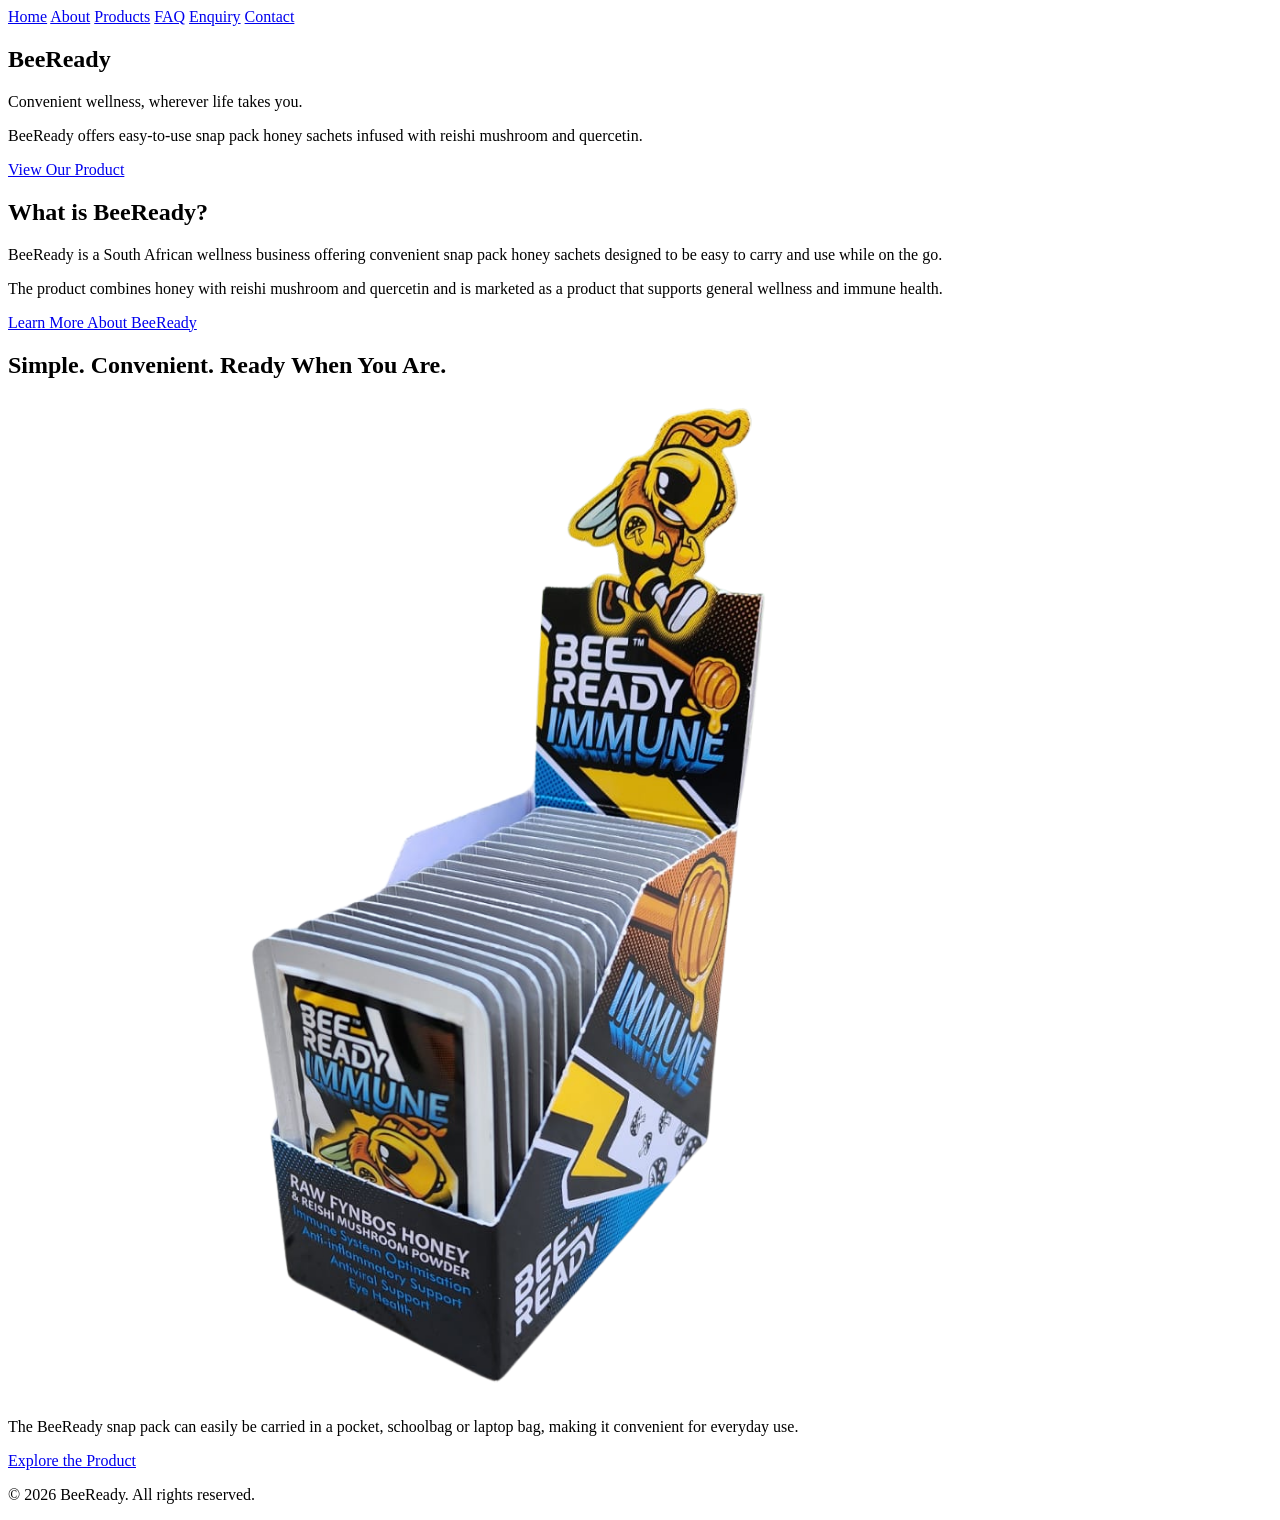
==== index.html @ 3e6a4b76 "Initial Part 1 website structure" ====
<!DOCTYPE html>
<html lang="en">
<head>
    <meta charset="UTF-8">
    <meta name="viewport" content="width=device-width, initial-scale=1.0">
    <title>BeeReady | Home</title>
<body>

    <!-- Website Header and Navigation -->
    <header>
        <nav>
            <a href="index.html">Home</a>
            <a href="about.html">About</a>
            <a href="products.html">Products</a>
            <a href="faq.html">FAQ</a>
            <a href="enquiry.html">Enquiry</a>
            <a href="contact.html">Contact</a>
        </nav>
    </header>

    <!-- Main Website Content -->
    <main>

        <!-- Hero Section -->
        <section>
            <h1>BeeReady</h1>

            <p>
                Convenient wellness, wherever life takes you.
            </p>

            <p>
                BeeReady offers easy-to-use snap pack honey sachets infused
                with reishi mushroom and quercetin.
            </p>

            <a href="products.html">View Our Product</a>
        </section>

        <!-- About BeeReady Section -->
        <section>
            <h2>What is BeeReady?</h2>

            <p>
                BeeReady is a South African wellness business offering
                convenient snap pack honey sachets designed to be easy
                to carry and use while on the go.
            </p>

            <p>
                The product combines honey with reishi mushroom and
                quercetin and is marketed as a product that supports
                general wellness and immune health.
            </p>

            <a href="about.html">Learn More About BeeReady</a>
        </section>

        <!-- Product Section -->
<!-- Product Section -->
<section>
    <h2>Simple. Convenient. Ready When You Are.</h2>

    <img src="images/products/beeready-product.png"
         alt="BeeReady honey snap pack product">

    <p>
        The BeeReady snap pack can easily be carried in a
        pocket, schoolbag or laptop bag, making it convenient
        for everyday use.
    </p>

    <a href="products.html">Explore the Product</a>
</section>

    </main>

    <!-- Website Footer -->
    <footer>
        <p>&copy; 2026 BeeReady. All rights reserved.</p>
    </footer>

</body>
</html>
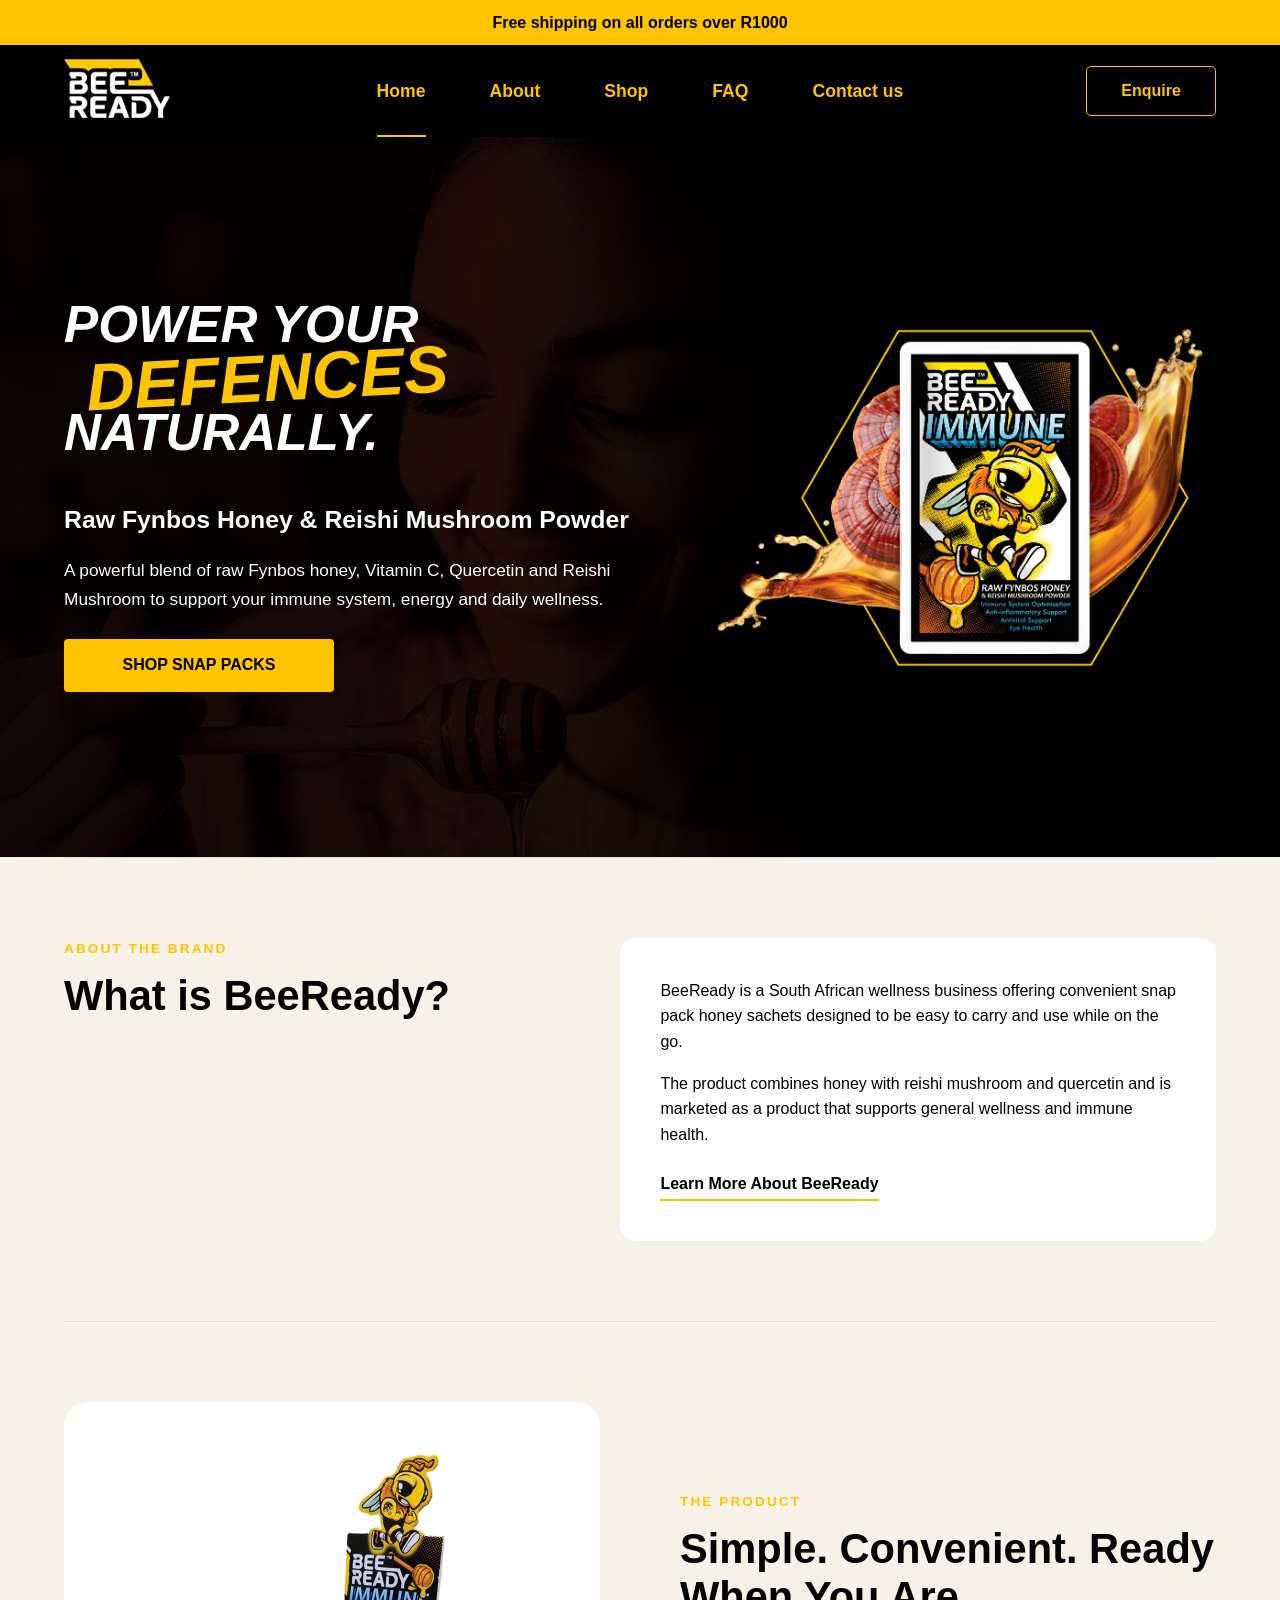
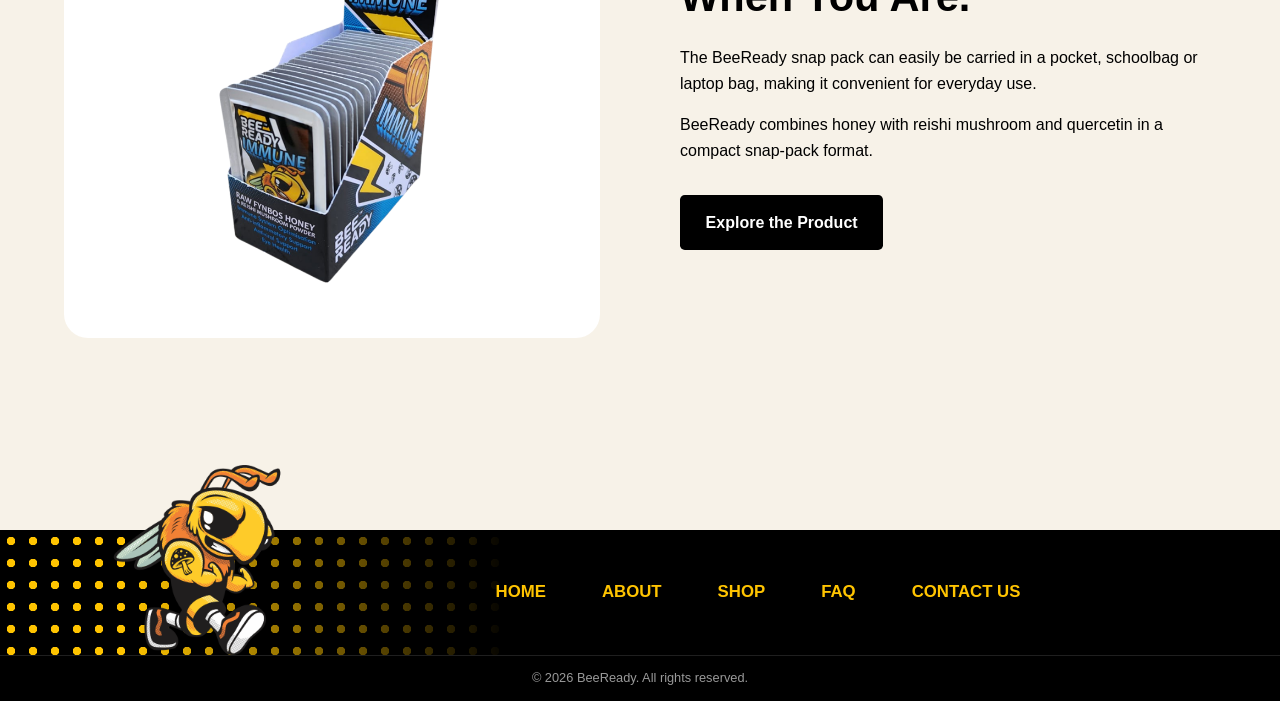
==== commit 243c0236: "Complete Part 2 responsive design and styling" ====
--- a/index.html
+++ b/index.html
@@ -1,84 +1,335 @@
 <!DOCTYPE html>
 <html lang="en">
+
 <head>
     <meta charset="UTF-8">
-    <meta name="viewport" content="width=device-width, initial-scale=1.0">
+
+    <meta
+        name="viewport"
+        content="width=device-width, initial-scale=1.0">
+
+    <link
+        rel="stylesheet"
+        href="css/style.css">
+
     <title>BeeReady | Home</title>
+</head>
+
 <body>
 
-    <!-- Website Header and Navigation -->
-    <header>
-        <nav>
-            <a href="index.html">Home</a>
-            <a href="about.html">About</a>
-            <a href="products.html">Products</a>
-            <a href="faq.html">FAQ</a>
-            <a href="enquiry.html">Enquiry</a>
-            <a href="contact.html">Contact</a>
-        </nav>
+
+    <!-- ========================================
+         Announcement Bar
+    ========================================= -->
+
+    <div class="announcement-bar">
+        <p>Free shipping on all orders over R1000</p>
+    </div>
+
+
+    <!-- ========================================
+         Header
+    ========================================= -->
+
+    <header class="site-header">
+
+        <div class="header-container">
+
+            <a
+                href="index.html"
+                class="header-logo">
+
+                <img
+                    src="images/logo/beeready-logo.png"
+                    alt="BeeReady logo">
+
+            </a>
+
+
+            <nav
+                class="main-nav"
+                aria-label="Main navigation">
+
+                <a
+                    href="index.html"
+                    class="active">
+                    Home
+                </a>
+
+                <a href="about.html">
+                    About
+                </a>
+
+                <a href="products.html">
+                    Shop
+                </a>
+
+                <a href="faq.html">
+                    FAQ
+                </a>
+
+                <a href="contact.html">
+                    Contact us
+                </a>
+
+            </nav>
+
+
+            <a
+                href="enquiry.html"
+                class="header-button">
+
+                Enquire
+
+            </a>
+
+        </div>
+
     </header>
 
-    <!-- Main Website Content -->
-    <main>
-
-        <!-- Hero Section -->
-        <section>
-            <h1>BeeReady</h1>
+
+    <!-- ========================================
+         Main Content
+    ========================================= -->
+
+    <main class="home-main">
+
+
+        <!-- ========================================
+             Hero
+        ========================================= -->
+
+        <section class="home-hero">
+
+            <div class="home-hero-overlay"></div>
+
+
+            <div class="home-hero-container">
+
+
+                <!-- Left Side -->
+
+                <div class="home-hero-left">
+
+                    <div class="home-hero-heading">
+
+                        <span>
+                            POWER YOUR
+                        </span>
+
+                        <strong>
+                            DEFENCES
+                        </strong>
+
+                        <span>
+                            NATURALLY.
+                        </span>
+
+                    </div>
+
+
+                    <div class="home-hero-copy">
+
+                        <h1>
+                            Raw Fynbos Honey &amp; Reishi Mushroom Powder
+                        </h1>
+
+                        <p>
+                            A powerful blend of raw Fynbos honey,
+                            Vitamin C, Quercetin and Reishi Mushroom
+                            to support your immune system, energy
+                            and daily wellness.
+                        </p>
+
+
+                       <a
+    href="products.html"
+    class="home-hero-button">
+
+    SHOP SNAP PACKS
+
+</a>
+
+                    </div>
+
+                </div>
+
+
+                <!-- Right Product Image -->
+
+                <div class="home-hero-right">
+
+                    <img
+                        src="images/products/beeready-product-feature.png"
+                        alt="BeeReady Immune snap pack">
+
+                </div>
+
+
+            </div>
+
+        </section>
+
+
+        <!-- ========================================
+             About Section
+        ========================================= -->
+
+        <section class="home-about">
+
+            <div class="home-about-heading">
+
+                <p class="section-label">
+                    ABOUT THE BRAND
+                </p>
+
+                <h2>
+                    What is BeeReady?
+                </h2>
+
+            </div>
+
+
+            <div class="home-about-card">
+
+                <p>
+                    BeeReady is a South African wellness business
+                    offering convenient snap pack honey sachets
+                    designed to be easy to carry and use while
+                    on the go.
+                </p>
+
+                <p>
+                    The product combines honey with reishi mushroom
+                    and quercetin and is marketed as a product that
+                    supports general wellness and immune health.
+                </p>
+
+                <a
+                    href="about.html"
+                    class="text-link">
+
+                    Learn More About BeeReady
+
+                </a>
+
+            </div>
+
+        </section>
+
+
+        <!-- ========================================
+             Product Section
+        ========================================= -->
+
+        <section class="home-product">
+
+            <div class="home-product-image">
+
+                <img
+                    src="images/products/beeready-product.png"
+
+                    srcset="
+                        images/products/beeready-product-small.png 400w,
+                        images/products/beeready-product-medium.png 800w,
+                        images/products/beeready-product.png 1000w
+                    "
+
+                    sizes="
+                        (max-width: 480px) 92vw,
+                        (max-width: 768px) 90vw,
+                        45vw
+                    "
+
+                    alt="BeeReady honey snap pack product">
+
+            </div>
+
+
+            <div class="home-product-content">
+
+                <p class="section-label">
+                    THE PRODUCT
+                </p>
+
+                <h2>
+                    Simple. Convenient.
+                    Ready When You Are.
+                </h2>
+
+                <p>
+                    The BeeReady snap pack can easily be carried
+                    in a pocket, schoolbag or laptop bag, making
+                    it convenient for everyday use.
+                </p>
+
+                <p>
+                    BeeReady combines honey with reishi mushroom
+                    and quercetin in a compact snap-pack format.
+                </p>
+
+                <a
+                    href="products.html"
+                    class="dark-button">
+
+                    Explore the Product
+
+                </a>
+
+            </div>
+
+        </section>
+
+
+    </main>
+
+
+    <!-- ========================================
+         Footer
+    ========================================= -->
+
+    <footer class="site-footer">
+
+        <div class="footer-main">
+
+            <div class="footer-dots"></div>
+
+            <img
+                src="images/general/beeready-mascot.png"
+                alt="BeeReady bee mascot"
+                class="footer-mascot">
+
+
+            <nav
+                class="footer-nav"
+                aria-label="Footer navigation">
+
+                <a href="index.html">Home</a>
+
+                <a href="about.html">About</a>
+
+                <a href="products.html">Shop</a>
+
+                <a href="faq.html">FAQ</a>
+
+                <a href="contact.html">Contact Us</a>
+
+            </nav>
+
+        </div>
+
+
+        <div class="footer-bottom">
 
             <p>
-                Convenient wellness, wherever life takes you.
+                &copy; 2026 BeeReady. All rights reserved.
             </p>
 
-            <p>
-                BeeReady offers easy-to-use snap pack honey sachets infused
-                with reishi mushroom and quercetin.
-            </p>
-
-            <a href="products.html">View Our Product</a>
-        </section>
-
-        <!-- About BeeReady Section -->
-        <section>
-            <h2>What is BeeReady?</h2>
-
-            <p>
-                BeeReady is a South African wellness business offering
-                convenient snap pack honey sachets designed to be easy
-                to carry and use while on the go.
-            </p>
-
-            <p>
-                The product combines honey with reishi mushroom and
-                quercetin and is marketed as a product that supports
-                general wellness and immune health.
-            </p>
-
-            <a href="about.html">Learn More About BeeReady</a>
-        </section>
-
-        <!-- Product Section -->
-<!-- Product Section -->
-<section>
-    <h2>Simple. Convenient. Ready When You Are.</h2>
-
-    <img src="images/products/beeready-product.png"
-         alt="BeeReady honey snap pack product">
-
-    <p>
-        The BeeReady snap pack can easily be carried in a
-        pocket, schoolbag or laptop bag, making it convenient
-        for everyday use.
-    </p>
-
-    <a href="products.html">Explore the Product</a>
-</section>
-
-    </main>
-
-    <!-- Website Footer -->
-    <footer>
-        <p>&copy; 2026 BeeReady. All rights reserved.</p>
+        </div>
+
     </footer>
 
+
 </body>
+
 </html>
--- a/css/style.css
+++ b/css/style.css
@@ -0,0 +1,2231 @@
+/* =========================================================
+   BeeReady Website
+   WEDE5020 - Part 2
+========================================================= */
+
+
+/* =========================================================
+   1. CSS RESET
+========================================================= */
+
+* {
+    margin: 0;
+    padding: 0;
+    box-sizing: border-box;
+}
+
+
+/* =========================================================
+   2. COLOUR VARIABLES
+========================================================= */
+
+:root {
+    --black: #000000;
+    --dark: #080808;
+    --dark-soft: #181818;
+
+    --yellow: #ffc400;
+    --yellow-dark: #e6b000;
+
+    --red: #ed1c24;
+    --blue: #08a9ee;
+
+    --white: #ffffff;
+    --cream: #f7f2e8;
+    --grey: #777777;
+    --light-grey: #e5e5e5;
+}
+
+
+/* =========================================================
+   3. GLOBAL / BASE STYLES
+========================================================= */
+
+html {
+    font-size: 16px;
+    scroll-behavior: smooth;
+}
+
+
+body {
+    font-family: Arial, Helvetica, sans-serif;
+
+    font-size: 1rem;
+    line-height: 1.6;
+
+    color: var(--black);
+    background-color: var(--cream);
+
+    overflow-x: hidden;
+}
+
+
+h1,
+h2,
+h3,
+h4 {
+    line-height: 1.15;
+}
+
+
+h1 {
+    font-size: 3.5rem;
+}
+
+
+h2 {
+    font-size: 2.6rem;
+}
+
+
+h3 {
+    font-size: 1.5rem;
+}
+
+
+h4 {
+    font-size: 1.1rem;
+}
+
+
+p {
+    margin-bottom: 1rem;
+}
+
+
+a {
+    color: inherit;
+    text-decoration: none;
+}
+
+
+ul {
+    padding-left: 1.5rem;
+}
+
+
+img {
+    display: block;
+
+    max-width: 100%;
+    height: auto;
+}
+
+
+input,
+select,
+textarea,
+button {
+    font: inherit;
+}
+
+
+button {
+    cursor: pointer;
+}
+
+
+/* =========================================================
+   4. ANNOUNCEMENT BAR
+========================================================= */
+
+.announcement-bar {
+    width: 100%;
+
+    padding: 0.6rem 1rem;
+
+    background-color: var(--yellow);
+    color: var(--black);
+
+    text-align: center;
+}
+
+
+.announcement-bar p {
+    margin: 0;
+
+    font-size: 1rem;
+    font-weight: 700;
+}
+
+
+/* =========================================================
+   5. HEADER
+========================================================= */
+
+.site-header {
+    width: 100%;
+
+    background-color: var(--black);
+
+    padding: 0 5%;
+}
+
+
+.header-container {
+    width: min(100%, 1540px);
+
+    min-height: 92px;
+
+    margin: 0 auto;
+
+    display: grid;
+
+    grid-template-columns:
+        180px
+        1fr
+        180px;
+
+    align-items: center;
+}
+
+
+/* Header Logo */
+
+.header-logo {
+    display: flex;
+
+    justify-content: flex-start;
+    align-items: center;
+}
+
+
+.header-logo img {
+    width: 110px;
+    height: auto;
+}
+
+
+/* Main Navigation */
+
+.main-nav {
+    height: 92px;
+
+    display: flex;
+
+    justify-content: center;
+    align-items: stretch;
+
+    gap: 4rem;
+}
+
+
+.main-nav a {
+    position: relative;
+
+    display: flex;
+
+    align-items: center;
+
+    color: var(--yellow);
+
+    font-size: 1.1rem;
+    font-weight: 600;
+
+    transition:
+        color 0.25s ease;
+}
+
+
+.main-nav a::after {
+    content: "";
+
+    position: absolute;
+
+    left: 0;
+    right: 0;
+    bottom: 0;
+
+    height: 2px;
+
+    background-color: var(--yellow);
+
+    transform: scaleX(0);
+
+    transform-origin: center;
+
+    transition:
+        transform 0.25s ease;
+}
+
+
+.main-nav a:hover {
+    color: var(--white);
+}
+
+
+.main-nav a:hover::after,
+.main-nav a.active::after {
+    transform: scaleX(1);
+}
+
+
+.main-nav a:focus {
+    outline: 2px solid var(--yellow);
+    outline-offset: 5px;
+}
+
+
+/* Header Enquiry Button */
+
+.header-button {
+    justify-self: end;
+
+    min-width: 130px;
+
+    padding: 0.7rem 1.4rem;
+
+    border: 1px solid var(--yellow);
+    border-radius: 0.3rem;
+
+    color: var(--yellow);
+
+    text-align: center;
+
+    font-weight: 700;
+
+    transition:
+        background-color 0.25s ease,
+        color 0.25s ease,
+        transform 0.25s ease;
+}
+
+
+.header-button:hover,
+.header-button-active {
+    background-color: var(--yellow);
+    color: var(--black);
+}
+
+
+.header-button:hover {
+    transform: translateY(-2px);
+}
+
+
+.header-button:focus {
+    outline: 2px solid var(--yellow);
+    outline-offset: 4px;
+}
+
+
+/* =========================================================
+   6. GENERAL PAGE LAYOUT
+========================================================= */
+
+main {
+    width: min(90%, 1200px);
+
+    margin: 0 auto;
+}
+
+
+section {
+    padding: 5rem 0;
+}
+
+
+section + section {
+    border-top: 1px solid rgba(0, 0, 0, 0.08);
+}
+
+
+/* Pages that need true full width */
+
+.home-main,
+.about-main,
+.shop-main {
+    width: 100%;
+    max-width: none;
+
+    margin: 0;
+    padding: 0;
+}
+
+
+/* =========================================================
+   7. COMMON BUTTONS / LABELS
+========================================================= */
+
+.section-label {
+    margin-bottom: 0.8rem;
+
+    color: var(--yellow);
+
+    font-size: 0.85rem;
+    font-weight: 700;
+
+    letter-spacing: 0.13rem;
+}
+
+
+.text-link {
+    display: inline-block;
+
+    margin-top: 0.5rem;
+
+    padding-bottom: 0.15rem;
+
+    border-bottom: 2px solid var(--yellow);
+
+    font-weight: 700;
+
+    transition:
+        color 0.25s ease;
+}
+
+
+.text-link:hover {
+    color: var(--yellow-dark);
+}
+
+
+.text-link:focus {
+    outline: 2px solid var(--yellow);
+    outline-offset: 4px;
+}
+
+
+.dark-button,
+.primary-button {
+    display: inline-block;
+
+    margin-top: 1rem;
+
+    padding: 0.9rem 1.6rem;
+
+    border-radius: 0.3rem;
+
+    background-color: var(--black);
+    color: var(--white);
+
+    font-weight: 700;
+
+    transition:
+        background-color 0.25s ease,
+        color 0.25s ease,
+        transform 0.25s ease;
+}
+
+
+.dark-button:hover,
+.primary-button:hover {
+    background-color: var(--yellow);
+    color: var(--black);
+
+    transform: translateY(-3px);
+}
+
+
+/* =========================================================
+   8. HOME HERO
+========================================================= */
+
+.home-hero {
+    position: relative;
+
+    width: 100%;
+
+    min-height: 720px;
+
+    margin: 0;
+    padding: 0;
+
+    background-color: var(--black);
+
+    background-image:
+        url("../images/general/home-hero-bg.jpg");
+
+    background-size: cover;
+    background-position: center center;
+    background-repeat: no-repeat;
+
+    overflow: hidden;
+
+    border: none;
+}
+
+
+/* Overlay */
+
+.home-hero-overlay {
+    position: absolute;
+
+    inset: 0;
+
+    z-index: 1;
+
+    background:
+        linear-gradient(
+            90deg,
+            rgba(0, 0, 0, 0.78) 0%,
+            rgba(0, 0, 0, 0.55) 48%,
+            rgba(0, 0, 0, 0.90) 100%
+        );
+}
+
+
+/* Hero Inner */
+
+.home-hero-container {
+    position: relative;
+
+    z-index: 2;
+
+    width: min(90%, 1600px);
+
+    min-height: 720px;
+
+    margin: 0 auto;
+
+    display: grid;
+
+    grid-template-columns:
+        1.05fr
+        0.95fr;
+
+    align-items: center;
+
+    gap: 4rem;
+}
+
+
+/* Left Side */
+
+.home-hero-left {
+    color: var(--white);
+}
+
+
+/* Main Heading */
+
+.home-hero-heading {
+    display: flex;
+
+    flex-direction: column;
+
+    align-items: flex-start;
+
+    margin-bottom: 3rem;
+
+    text-transform: uppercase;
+
+    font-weight: 900;
+    font-style: italic;
+
+    line-height: 0.88;
+}
+
+
+.home-hero-heading span {
+    display: block;
+
+    color: var(--white);
+
+    font-size: clamp(
+        3rem,
+        4vw,
+        4.7rem
+    );
+}
+
+
+.home-hero-heading strong {
+    display: block;
+
+    margin-left: 1.4rem;
+
+    color: var(--yellow);
+
+    font-size: clamp(
+        4rem,
+        5.2vw,
+        6rem
+    );
+
+    font-weight: 900;
+
+    line-height: 0.95;
+
+    transform: rotate(-3deg);
+}
+
+
+/* Hero Text */
+
+.home-hero-copy {
+    max-width: 650px;
+}
+
+
+.home-hero-copy h1 {
+    margin: 0 0 1.2rem;
+
+    color: var(--white);
+
+    font-size: 1.55rem;
+    font-weight: 700;
+
+    line-height: 1.35;
+}
+
+
+.home-hero-copy p {
+    margin: 0 0 1.5rem;
+
+    max-width: 620px;
+
+    color: var(--white);
+
+    font-size: 1.08rem;
+
+    line-height: 1.7;
+}
+
+
+/* Hero Button */
+
+.home-hero-button {
+    display: inline-flex;
+
+    align-items: center;
+    justify-content: center;
+
+    min-width: 270px;
+
+    padding: 0.85rem 1.4rem;
+
+    border-radius: 0.25rem;
+
+    background-color: var(--yellow);
+    color: var(--black);
+
+    font-weight: 700;
+
+    transition:
+        background-color 0.25s ease,
+        transform 0.25s ease;
+}
+
+
+.home-hero-button:hover {
+    background-color: var(--white);
+
+    transform: translateY(-3px);
+}
+
+
+.home-hero-button:focus {
+    outline: 3px solid var(--yellow);
+    outline-offset: 4px;
+}
+
+
+
+
+/* Right Product Artwork */
+
+.home-hero-right {
+    display: flex;
+
+    justify-content: center;
+    align-items: center;
+}
+
+
+.home-hero-right img {
+    width: 100%;
+
+    max-width: 620px;
+
+    height: auto;
+
+    object-fit: contain;
+
+    filter:
+        drop-shadow(
+            0 25px 35px
+            rgba(0, 0, 0, 0.35)
+        );
+}
+
+
+/* =========================================================
+   9. HOME ABOUT
+========================================================= */
+
+.home-about {
+    width: min(90%, 1200px);
+
+    margin-left: auto;
+    margin-right: auto;
+
+    display: grid;
+
+    grid-template-columns:
+        1fr
+        1.25fr;
+
+    gap: 5rem;
+
+    align-items: start;
+}
+
+
+.home-about-heading h2 {
+    max-width: 450px;
+}
+
+
+.home-about-card {
+    padding: 2.5rem;
+
+    background-color: var(--white);
+
+    border-radius: 1rem;
+}
+
+
+/* =========================================================
+   10. HOME PRODUCT
+========================================================= */
+
+.home-product {
+    width: min(90%, 1200px);
+
+    margin-left: auto;
+    margin-right: auto;
+
+    display: grid;
+
+    grid-template-columns:
+        1fr
+        1fr;
+
+    gap: 5rem;
+
+    align-items: center;
+}
+
+
+.home-product-image {
+    padding: 3rem;
+
+    background-color: var(--white);
+
+    border-radius: 1.5rem;
+
+    display: flex;
+
+    justify-content: center;
+    align-items: center;
+}
+
+
+.home-product-image img {
+    width: 100%;
+
+    max-width: 450px;
+
+    object-fit: contain;
+}
+
+
+.home-product-content h2 {
+    margin-bottom: 1.5rem;
+
+    max-width: 600px;
+}
+
+
+.home-product-content p {
+    max-width: 600px;
+}
+
+
+/* =========================================================
+   11. GENERAL INNER PAGE HERO
+========================================================= */
+
+.page-hero {
+    margin-top: 2rem;
+
+    padding: 4.5rem 3rem;
+
+    background-color: var(--dark-soft);
+    color: var(--white);
+
+    border-radius: 1.5rem;
+}
+
+
+.page-hero h1 {
+    max-width: 800px;
+
+    margin-bottom: 1rem;
+}
+
+
+.page-hero > p:last-child {
+    max-width: 700px;
+
+    color: #dddddd;
+
+    font-size: 1.1rem;
+}
+
+
+/* =========================================================
+   12. ABOUT PAGE
+========================================================= */
+
+.about-feature {
+    width: min(90%, 1380px);
+
+    margin: 0 auto;
+
+    padding: 6.5rem 0;
+
+    display: grid;
+
+    grid-template-columns:
+        minmax(0, 1fr)
+        minmax(0, 1fr);
+
+    gap: 7rem;
+
+    align-items: center;
+
+    border: none;
+}
+
+
+/* About Image */
+
+.about-feature-image {
+    display: flex;
+
+    justify-content: center;
+    align-items: center;
+}
+
+
+.about-feature-image img {
+    width: 100%;
+
+    max-width: 650px;
+
+    object-fit: contain;
+}
+
+
+/* About Copy */
+
+.about-feature-content {
+    max-width: 650px;
+}
+
+
+.about-feature-content h1 {
+    margin-bottom: 2rem;
+
+    color: var(--black);
+
+    font-size: clamp(
+        3rem,
+        4.5vw,
+        5rem
+    );
+
+    font-weight: 800;
+    font-style: italic;
+
+    line-height: 0.95;
+
+    letter-spacing: -0.1rem;
+}
+
+
+.about-feature-content p {
+    margin-bottom: 1.4rem;
+
+    color: var(--black);
+
+    font-size: 1.1rem;
+
+    line-height: 1.65;
+}
+
+
+/* Old About classes kept in case still used */
+
+.about-grid {
+    display: grid;
+
+    grid-template-columns:
+        1fr
+        1.3fr;
+
+    gap: 4rem;
+
+    align-items: start;
+}
+
+
+.about-card {
+    padding: 2.5rem;
+
+    background-color: var(--white);
+
+    border-radius: 1rem;
+}
+
+
+/* =========================================================
+   13. SHOP / PRODUCT PAGE
+========================================================= */
+
+.shop-product {
+    width: min(90%, 1200px);
+
+    margin: 0 auto;
+
+    padding: 5rem 0 6rem;
+
+    text-align: center;
+
+    border: none;
+}
+
+
+.shop-product-image {
+    display: flex;
+
+    justify-content: center;
+
+    margin-bottom: 2rem;
+}
+
+
+.shop-product-image img {
+    width: 100%;
+
+    max-width: 500px;
+
+    object-fit: contain;
+}
+
+
+.shop-product-content {
+    max-width: 520px;
+
+    margin: 0 auto;
+}
+
+
+.shop-product-content h1 {
+    margin-bottom: 1rem;
+
+    color: var(--black);
+
+    font-size: 1.55rem;
+    font-weight: 800;
+    font-style: italic;
+
+    line-height: 1.05;
+}
+
+
+.shop-product-content p {
+    margin-bottom: 1.6rem;
+
+    color: var(--black);
+
+    font-size: 1.1rem;
+
+    line-height: 1.65;
+}
+
+
+.buy-button {
+    display: inline-block;
+
+    padding: 0.85rem 2rem;
+
+    background-color: var(--yellow);
+    color: var(--black);
+
+    border-radius: 0.25rem;
+
+    font-size: 1rem;
+    font-weight: 700;
+
+    transition:
+        background-color 0.25s ease,
+        color 0.25s ease,
+        transform 0.25s ease;
+}
+
+
+.buy-button:hover {
+    background-color: var(--black);
+    color: var(--white);
+
+    transform: translateY(-2px);
+}
+
+
+.buy-button:focus {
+    outline: 3px solid var(--yellow);
+    outline-offset: 4px;
+}
+
+
+/* =========================================================
+   14. POWER / INGREDIENT SECTION
+========================================================= */
+
+.power-section {
+    width: 100%;
+
+    padding: 4.5rem 5% 5.5rem;
+
+    background-color: #020707;
+    color: var(--white);
+
+    border: none;
+}
+
+
+/* Ingredient Heading */
+
+.power-heading {
+    margin-bottom: 4rem;
+
+    text-align: center;
+}
+
+
+.power-heading p {
+    margin: 0;
+
+    color: var(--blue);
+
+    font-size: clamp(
+        2rem,
+        3vw,
+        3.3rem
+    );
+
+    font-weight: 900;
+    font-style: italic;
+
+    line-height: 1;
+}
+
+
+.power-heading h2 {
+    margin: 0.4rem 0;
+
+    color: var(--white);
+
+    font-size: clamp(
+        2rem,
+        3vw,
+        3.2rem
+    );
+
+    font-weight: 900;
+    font-style: italic;
+
+    line-height: 1;
+}
+
+
+.power-heading h3 {
+    margin: 0;
+
+    color: var(--yellow);
+
+    font-size: clamp(
+        2rem,
+        3vw,
+        3.2rem
+    );
+
+    font-weight: 900;
+    font-style: italic;
+
+    line-height: 1;
+}
+
+
+/* Ingredient Grid */
+
+.power-grid {
+    width: min(100%, 1350px);
+
+    margin: 0 auto;
+
+    display: grid;
+
+    grid-template-columns:
+        repeat(4, 1fr);
+
+    gap: 2rem;
+}
+
+
+/* Cards */
+
+.power-card {
+    position: relative;
+
+    min-height: 450px;
+
+    padding: 4.5rem 2rem 2.5rem;
+
+    border: 2px solid;
+    border-radius: 0.9rem;
+
+    background-color: transparent;
+
+    transition:
+        transform 0.3s ease,
+        box-shadow 0.3s ease;
+}
+
+
+.power-card-yellow {
+    border-color: var(--yellow);
+}
+
+
+.power-card-red {
+    border-color: var(--red);
+}
+
+
+/* Gap in top border */
+
+.power-card::before {
+    content: "";
+
+    position: absolute;
+
+    top: -4px;
+    left: 50%;
+
+    width: 110px;
+    height: 8px;
+
+    background-color: #020707;
+
+    transform: translateX(-50%);
+}
+
+
+/* Ingredient Images */
+
+.ingredient-icon {
+    position: absolute;
+
+    top: -2.7rem;
+    left: 50%;
+
+    width: 95px;
+    height: 95px;
+
+    transform: translateX(-50%);
+
+    display: flex;
+
+    justify-content: center;
+    align-items: center;
+
+    z-index: 2;
+}
+
+
+.ingredient-icon img {
+    width: 100%;
+    height: 100%;
+
+    object-fit: contain;
+}
+
+
+/* Card Titles */
+
+.power-card h4 {
+    margin-bottom: 1.5rem;
+
+    text-align: center;
+
+    font-size: 1.15rem;
+    font-weight: 800;
+    font-style: italic;
+
+    line-height: 1.2;
+}
+
+
+.power-card-yellow h4 {
+    color: var(--yellow);
+}
+
+
+.power-card-red h4 {
+    color: var(--red);
+}
+
+
+/* Card Description */
+
+.power-card > p {
+    min-height: 95px;
+
+    margin-bottom: 1.5rem;
+
+    color: var(--white);
+
+    text-align: center;
+
+    font-size: 1rem;
+
+    line-height: 1.55;
+}
+
+
+/* Ingredient Lists */
+
+.power-card ul {
+    margin: 0;
+
+    padding-left: 1.2rem;
+}
+
+
+.power-card li {
+    margin-bottom: 0.45rem;
+
+    padding-left: 0.25rem;
+
+    color: var(--white);
+
+    font-size: 0.95rem;
+
+    line-height: 1.5;
+}
+
+
+.power-card-yellow li::marker {
+    color: var(--yellow);
+}
+
+
+.power-card-red li::marker {
+    color: var(--red);
+}
+
+
+/* Hover */
+
+.power-card:hover {
+    transform: translateY(-7px);
+}
+
+
+.power-card-yellow:hover {
+    box-shadow:
+        0 12px 35px
+        rgba(255, 196, 0, 0.15);
+}
+
+
+.power-card-red:hover {
+    box-shadow:
+        0 12px 35px
+        rgba(237, 28, 36, 0.15);
+}
+
+
+/* =========================================================
+   15. FAQ PAGE
+========================================================= */
+
+.faq-heading {
+    max-width: 650px;
+
+    margin: 0 auto 2.5rem;
+
+    text-align: center;
+}
+
+
+.faq-grid {
+    display: grid;
+
+    grid-template-columns:
+        repeat(2, 1fr);
+
+    gap: 1.5rem;
+}
+
+
+.faq-card {
+    padding: 2rem;
+
+    background-color: var(--white);
+
+    border: 1px solid rgba(0, 0, 0, 0.06);
+    border-radius: 1rem;
+
+    transition:
+        transform 0.3s ease,
+        box-shadow 0.3s ease;
+}
+
+
+.faq-card:hover {
+    transform: translateY(-4px);
+
+    box-shadow:
+        0 10px 30px
+        rgba(0, 0, 0, 0.08);
+}
+
+
+.faq-card h3 {
+    margin-bottom: 0.75rem;
+}
+
+
+.faq-help {
+    padding: 3rem;
+
+    background-color: var(--dark-soft);
+    color: var(--white);
+
+    border-radius: 1.5rem;
+
+    display: flex;
+
+    justify-content: space-between;
+    align-items: center;
+
+    gap: 3rem;
+}
+
+
+/* =========================================================
+   16. ENQUIRY PAGE
+========================================================= */
+
+.enquiry-layout {
+    display: grid;
+
+    grid-template-columns:
+        1fr
+        1.3fr;
+
+    gap: 4rem;
+
+    align-items: start;
+}
+
+
+.form-card {
+    padding: 2.5rem;
+
+    background-color: var(--white);
+
+    border-radius: 1.5rem;
+}
+
+
+.form-group {
+    margin-bottom: 1.5rem;
+}
+
+
+.form-group label {
+    display: block;
+
+    margin-bottom: 0.5rem;
+
+    font-weight: 700;
+}
+
+
+.form-group input,
+.form-group select,
+.form-group textarea {
+    width: 100%;
+
+    padding: 0.9rem 1rem;
+
+    border: 1px solid #cccccc;
+    border-radius: 0.5rem;
+
+    background-color: var(--white);
+    color: var(--black);
+
+    transition:
+        border-color 0.3s ease,
+        box-shadow 0.3s ease;
+}
+
+
+.form-group input:focus,
+.form-group select:focus,
+.form-group textarea:focus {
+    outline: none;
+
+    border-color: var(--yellow);
+
+    box-shadow:
+        0 0 0 3px
+        rgba(255, 196, 0, 0.2);
+}
+
+
+.form-group textarea {
+    resize: vertical;
+}
+
+
+.form-submit {
+    padding: 0.9rem 1.6rem;
+
+    border: none;
+    border-radius: 0.5rem;
+
+    background-color: var(--black);
+    color: var(--white);
+
+    font-weight: 700;
+
+    transition:
+        background-color 0.3s ease,
+        color 0.3s ease,
+        transform 0.3s ease;
+}
+
+
+.form-submit:hover {
+    background-color: var(--yellow);
+    color: var(--black);
+
+    transform: translateY(-3px);
+}
+
+
+.form-submit:focus {
+    outline: 3px solid var(--yellow);
+    outline-offset: 4px;
+}
+
+
+/* =========================================================
+   17. CONTACT PAGE
+========================================================= */
+
+.contact-layout {
+    display: grid;
+
+    grid-template-columns:
+        1fr
+        1.3fr;
+
+    gap: 4rem;
+
+    align-items: start;
+}
+
+
+.contact-card {
+    padding: 2.5rem;
+
+    background-color: var(--white);
+
+    border-radius: 1.5rem;
+}
+
+
+.contact-item {
+    margin-bottom: 1.5rem;
+
+    padding-bottom: 1.5rem;
+
+    border-bottom:
+        1px solid
+        rgba(0, 0, 0, 0.08);
+}
+
+
+.contact-item:last-of-type {
+    border-bottom: none;
+}
+
+
+/* =========================================================
+   18. FOOTER
+========================================================= */
+
+.site-footer {
+    position: relative;
+
+    margin-top: 7rem;
+
+    background-color: var(--black);
+    color: var(--white);
+}
+
+
+/* Main Footer Area */
+
+.footer-main {
+    position: relative;
+
+    min-height: 125px;
+
+    display: flex;
+
+    justify-content: center;
+    align-items: center;
+
+    padding:
+        1rem
+        5%
+        1rem
+        300px;
+
+    overflow: visible;
+}
+
+
+/* Yellow Dots */
+
+.footer-dots {
+    position: absolute;
+
+    left: 0;
+    top: 0;
+
+    width: 40%;
+    height: 100%;
+
+    background-image:
+        radial-gradient(
+            circle,
+            var(--yellow) 4px,
+            transparent 4.5px
+        );
+
+    background-size:
+        22px 22px;
+
+    -webkit-mask-image:
+        linear-gradient(
+            to right,
+            black 0%,
+            black 25%,
+            transparent 100%
+        );
+
+    mask-image:
+        linear-gradient(
+            to right,
+            black 0%,
+            black 25%,
+            transparent 100%
+        );
+
+    pointer-events: none;
+}
+
+
+/* Mascot */
+
+.footer-mascot {
+    position: absolute;
+
+    left: 8%;
+    bottom: 0;
+
+    width: 190px;
+    max-width: none;
+
+    z-index: 3;
+}
+
+
+/* Footer Navigation */
+
+.footer-nav {
+    position: relative;
+
+    z-index: 4;
+
+    display: flex;
+
+    justify-content: center;
+    align-items: center;
+
+    gap: 3.5rem;
+
+    flex-wrap: wrap;
+}
+
+
+.footer-nav a {
+    color: var(--yellow);
+
+    font-size: 1.05rem;
+    font-weight: 600;
+
+    text-transform: uppercase;
+
+    transition:
+        color 0.3s ease,
+        transform 0.3s ease;
+}
+
+
+.footer-nav a:hover {
+    color: var(--white);
+
+    transform: translateY(-2px);
+}
+
+
+.footer-nav a:focus {
+    outline: 2px solid var(--yellow);
+    outline-offset: 5px;
+}
+
+
+/* Copyright */
+
+.footer-bottom {
+    padding: 0.75rem 5%;
+
+    border-top:
+        1px solid
+        rgba(255, 255, 255, 0.12);
+
+    text-align: center;
+}
+
+
+.footer-bottom p {
+    margin: 0;
+
+    color: #999999;
+
+    font-size: 0.8rem;
+}
+
+
+/* =========================================================
+   19. TABLET - 1024px AND SMALLER
+========================================================= */
+
+@media (max-width: 1024px) {
+
+    /* Header */
+
+    .header-container {
+        grid-template-columns:
+            140px
+            1fr
+            130px;
+    }
+
+
+    .main-nav {
+        gap: 2rem;
+    }
+
+
+    /* Home Hero */
+
+    .home-hero,
+    .home-hero-container {
+        min-height: 650px;
+    }
+
+
+    .home-hero-container {
+        width: 92%;
+
+        grid-template-columns:
+            1fr
+            0.8fr;
+
+        gap: 2rem;
+    }
+
+
+    .home-hero-heading span {
+        font-size: 3.1rem;
+    }
+
+
+    .home-hero-heading strong {
+        font-size: 4.4rem;
+    }
+
+
+    .home-hero-right img {
+        max-width: 480px;
+    }
+
+
+    /* General */
+
+    main {
+        width: 92%;
+    }
+
+
+    .home-main,
+    .about-main,
+    .shop-main {
+        width: 100%;
+    }
+
+
+    /* About */
+
+    .about-feature {
+        gap: 4rem;
+
+        padding: 5rem 0;
+    }
+
+
+    /* Power Ingredients */
+
+    .power-grid {
+        grid-template-columns:
+            repeat(2, 1fr);
+
+        gap: 4rem 2rem;
+    }
+
+
+    .power-card {
+        min-height: 400px;
+    }
+
+
+    /* Enquiry & Contact */
+
+    .enquiry-layout,
+    .contact-layout {
+        gap: 2.5rem;
+    }
+
+}
+
+
+/* =========================================================
+   20. MOBILE / SMALL TABLET - 768px AND SMALLER
+========================================================= */
+
+@media (max-width: 768px) {
+
+    html {
+        font-size: 15px;
+    }
+
+
+    /* Announcement */
+
+    .announcement-bar p {
+        font-size: 0.9rem;
+    }
+
+
+    /* Header */
+
+    .site-header {
+        padding:
+            1rem 5%;
+    }
+
+
+    .header-container {
+        min-height: auto;
+
+        grid-template-columns: 1fr;
+
+        justify-items: center;
+
+        gap: 1.2rem;
+    }
+
+
+    .header-logo img {
+        width: 100px;
+    }
+
+
+    .main-nav {
+        height: auto;
+
+        flex-wrap: wrap;
+
+        justify-content: center;
+
+        gap:
+            0.6rem
+            1.4rem;
+    }
+
+
+    .main-nav a {
+        padding: 0.5rem 0;
+
+        font-size: 0.95rem;
+    }
+
+
+    .main-nav a::after {
+        bottom: -2px;
+    }
+
+
+    .header-button {
+        justify-self: center;
+    }
+
+
+    /* General */
+
+    main {
+        width: 90%;
+    }
+
+
+    .home-main,
+    .about-main,
+    .shop-main {
+        width: 100%;
+    }
+
+
+    section {
+        padding: 3.5rem 0;
+    }
+
+
+    /* Home Hero */
+
+    .home-hero {
+        min-height: auto;
+
+        background-position: center;
+    }
+
+
+    .home-hero-overlay {
+        background:
+            rgba(0, 0, 0, 0.76);
+    }
+
+
+    .home-hero-container {
+        width: 90%;
+
+        min-height: auto;
+
+        padding:
+            4rem 0;
+
+        grid-template-columns: 1fr;
+
+        gap: 3rem;
+    }
+
+
+    .home-hero-heading {
+        margin-bottom: 2.5rem;
+    }
+
+
+    .home-hero-heading span {
+        font-size: 2.7rem;
+    }
+
+
+    .home-hero-heading strong {
+        margin-left: 0.7rem;
+
+        font-size: 3.8rem;
+    }
+
+
+    .home-hero-copy {
+        max-width: none;
+    }
+
+
+    .home-hero-right img {
+        width: 90%;
+
+        max-width: 430px;
+    }
+
+
+    /* Home Sections */
+
+    .home-about,
+    .home-product {
+        grid-template-columns: 1fr;
+
+        gap: 2rem;
+    }
+
+
+    /* About */
+
+    .about-feature {
+        width: 90%;
+
+        grid-template-columns: 1fr;
+
+        gap: 3rem;
+
+        padding: 4rem 0;
+    }
+
+
+    .about-feature-image img {
+        max-width: 550px;
+    }
+
+
+    .about-feature-content {
+        max-width: none;
+    }
+
+
+    .about-feature-content h1 {
+        font-size: 3rem;
+    }
+
+
+    /* Shop */
+
+    .shop-product {
+        width: 90%;
+
+        padding:
+            3.5rem 0
+            4rem;
+    }
+
+
+    .shop-product-image img {
+        max-width: 420px;
+    }
+
+
+    /* Power Ingredients */
+
+    .power-section {
+        padding:
+            4rem 5%
+            4.5rem;
+    }
+
+
+    .power-heading {
+        margin-bottom: 4.5rem;
+    }
+
+
+    .power-heading p {
+        font-size: 2.1rem;
+    }
+
+
+    .power-heading h2,
+    .power-heading h3 {
+        font-size: 1.9rem;
+    }
+
+
+    .power-grid {
+        grid-template-columns: 1fr;
+
+        gap: 4.5rem;
+    }
+
+
+    .power-card {
+        width: min(100%, 500px);
+
+        min-height: auto;
+
+        margin: 0 auto;
+    }
+
+
+    .power-card > p {
+        min-height: auto;
+    }
+
+
+    /* FAQ */
+
+    .faq-grid {
+        grid-template-columns: 1fr;
+    }
+
+
+    .faq-help {
+        flex-direction: column;
+
+        align-items: flex-start;
+
+        gap: 1.5rem;
+    }
+
+
+    /* Enquiry */
+
+    .enquiry-layout {
+        grid-template-columns: 1fr;
+
+        gap: 2rem;
+    }
+
+
+    /* Contact */
+
+    .contact-layout {
+        grid-template-columns: 1fr;
+
+        gap: 2rem;
+    }
+
+
+    /* Footer */
+
+    .site-footer {
+        margin-top: 6rem;
+    }
+
+
+    .footer-main {
+        min-height: auto;
+
+        padding:
+            8rem 1.5rem
+            2rem;
+
+        flex-direction: column;
+    }
+
+
+    .footer-dots {
+        width: 100%;
+        height: 135px;
+
+        -webkit-mask-image:
+            linear-gradient(
+                to bottom,
+                black 0%,
+                transparent 100%
+            );
+
+        mask-image:
+            linear-gradient(
+                to bottom,
+                black 0%,
+                transparent 100%
+            );
+    }
+
+
+    .footer-mascot {
+        width: 125px;
+
+        left: 50%;
+        top: -25px;
+        bottom: auto;
+
+        transform:
+            translateX(-50%);
+    }
+
+
+    .footer-nav {
+        flex-direction: column;
+
+        gap: 1rem;
+    }
+
+}
+
+
+/* =========================================================
+   21. SMALL MOBILE - 480px AND SMALLER
+========================================================= */
+
+@media (max-width: 480px) {
+
+    /* General */
+
+    main {
+        width: 92%;
+    }
+
+
+    .home-main,
+    .about-main,
+    .shop-main {
+        width: 100%;
+    }
+
+
+    /* Home Hero */
+
+    .home-hero-container {
+        width: 92%;
+
+        padding:
+            3rem 0
+            3.5rem;
+    }
+
+
+    .home-hero-heading span {
+        font-size: 2.1rem;
+    }
+
+
+    .home-hero-heading strong {
+        margin-left: 0;
+
+        font-size: 3rem;
+    }
+
+
+    .home-hero-copy h1 {
+        font-size: 1.2rem;
+    }
+
+
+    .home-hero-copy p {
+        font-size: 1rem;
+    }
+
+
+    .home-hero-button {
+        width: 100%;
+
+        min-width: 0;
+    }
+
+
+    .home-hero-right img {
+        max-width: 330px;
+    }
+
+
+    /* Cards */
+
+    .home-about-card,
+    .about-card,
+    .faq-card,
+    .form-card,
+    .contact-card {
+        padding: 1.5rem;
+    }
+
+
+    /* About */
+
+    .about-feature {
+        width: 92%;
+
+        padding: 3rem 0;
+    }
+
+
+    .about-feature-content h1 {
+        font-size: 2.5rem;
+
+        letter-spacing: -0.05rem;
+    }
+
+
+    /* Shop */
+
+    .shop-product {
+        width: 92%;
+    }
+
+
+    .shop-product-image img {
+        max-width: 320px;
+    }
+
+
+    .buy-button {
+        width: 100%;
+
+        text-align: center;
+    }
+
+
+    /* Power Ingredients */
+
+    .power-section {
+        padding:
+            3.5rem 1.2rem
+            4rem;
+    }
+
+
+    .power-heading p {
+        font-size: 1.7rem;
+    }
+
+
+    .power-heading h2,
+    .power-heading h3 {
+        font-size: 1.55rem;
+    }
+
+
+    .power-card {
+        padding:
+            4rem 1.5rem
+            2rem;
+    }
+
+
+    /* Form */
+
+    .form-group input,
+    .form-group select,
+    .form-group textarea {
+        padding: 0.8rem;
+    }
+
+
+    .form-submit,
+    .primary-button,
+    .dark-button {
+        width: 100%;
+
+        text-align: center;
+    }
+
+}
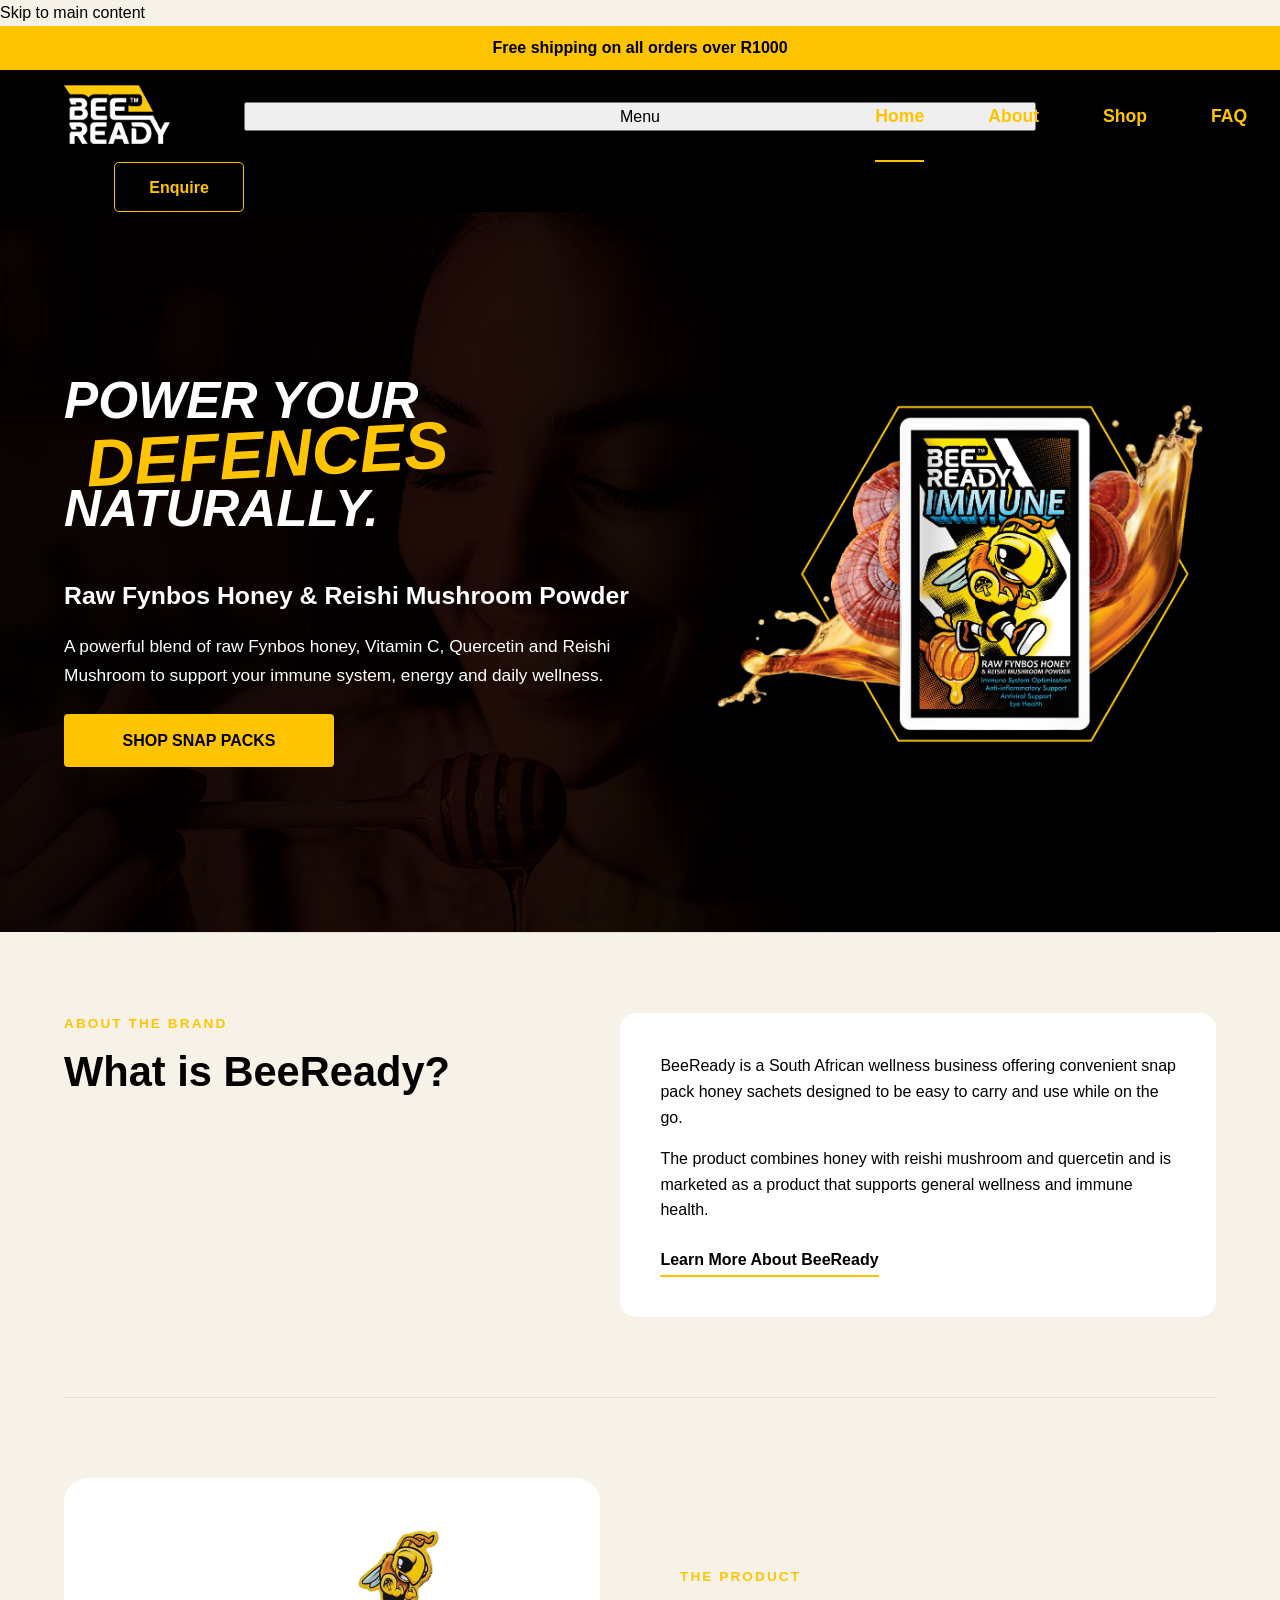
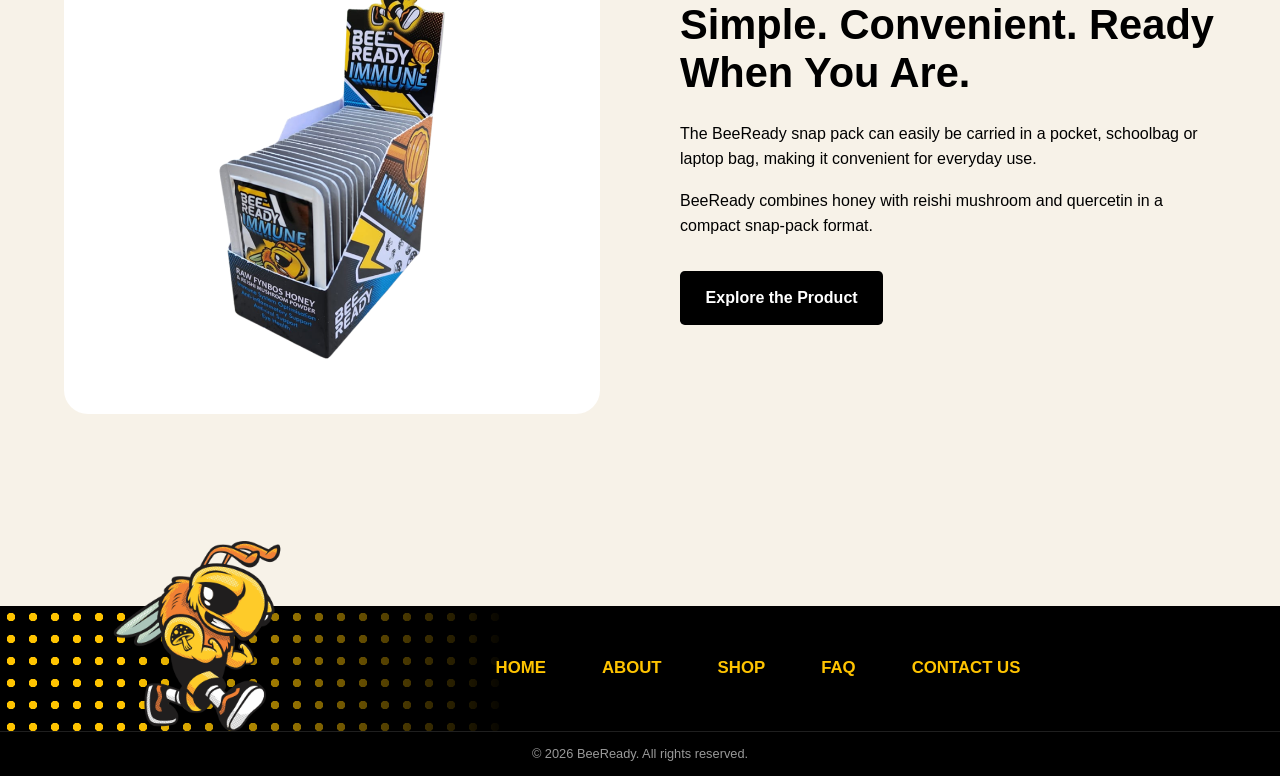
==== commit 94f0724c: "Part 3 html and css updates" ====
--- a/index.html
+++ b/index.html
@@ -1,58 +1,120 @@
+
 <!DOCTYPE html>
 <html lang="en">
 
 <head>
     <meta charset="UTF-8">
-
     <meta
         name="viewport"
         content="width=device-width, initial-scale=1.0">
 
+    <title>BeeReady | Honey Snap Packs &amp; Everyday Wellness</title>
+
+    <!-- Part 3: SEO -->
+    <meta
+        name="description"
+        content="Discover BeeReady South African honey snap packs with reishi mushroom, vitamin C and quercetin. Explore ingredients and enquire about our products.">
+
+    <meta
+        name="keywords"
+        content="BeeReady honey snap packs, raw fynbos honey, South African wellness">
+
+    <meta
+        name="robots"
+        content="index, follow, max-image-preview:large">
+
+    <!-- Update the website URL after deployment -->
+    <link
+        rel="canonical"
+        href="https://YOUR-SITE.netlify.app/">
+
+    <!-- Social Media SEO -->
+    <meta property="og:type" content="website">
+    <meta property="og:site_name" content="BeeReady">
+
+    <meta
+        property="og:title"
+        content="BeeReady | Honey Snap Packs &amp; Everyday Wellness">
+
+    <meta
+        property="og:description"
+        content="Discover BeeReady honey snap packs and explore our ingredients, product information and convenient everyday wellness options.">
+
+    <meta
+        property="og:url"
+        content="https://YOUR-SITE.netlify.app/">
+
+    <meta
+        property="og:image"
+        content="https://YOUR-SITE.netlify.app/images/products/beeready-product-feature.png">
+
+    <meta
+        name="twitter:card"
+        content="summary_large_image">
+
+    <!-- Favicon -->
+    <link
+        rel="icon"
+        href="images/logo/beeready-logo.png"
+        type="image/png">
+
+    <!-- Stylesheet -->
     <link
         rel="stylesheet"
         href="css/style.css">
-
-    <title>BeeReady | Home</title>
 </head>
 
 <body>
 
-
-    <!-- ========================================
-         Announcement Bar
-    ========================================= -->
-
+    <a class="skip-link" href="#main-content">
+        Skip to main content
+    </a>
+
+    <!-- Announcement Bar -->
     <div class="announcement-bar">
         <p>Free shipping on all orders over R1000</p>
     </div>
 
-
-    <!-- ========================================
-         Header
-    ========================================= -->
-
+    <!-- Header -->
     <header class="site-header">
 
         <div class="header-container">
 
             <a
                 href="index.html"
-                class="header-logo">
+                class="header-logo"
+                aria-label="BeeReady homepage">
 
                 <img
                     src="images/logo/beeready-logo.png"
                     alt="BeeReady logo">
-
             </a>
 
+            <!-- Part 3: Interactive Mobile Menu -->
+            <button
+                class="menu-toggle"
+                type="button"
+                aria-controls="primary-navigation"
+                aria-expanded="false"
+                aria-label="Open navigation menu">
+
+                <span
+                    class="menu-toggle-lines"
+                    aria-hidden="true">
+                </span>
+
+                <span class="menu-toggle-label">
+                    Menu
+                </span>
+
+            </button>
 
             <nav
                 class="main-nav"
+                id="primary-navigation"
                 aria-label="Main navigation">
 
-                <a
-                    href="index.html"
-                    class="active">
+                <a href="index.html" class="active">
                     Home
                 </a>
 
@@ -73,42 +135,28 @@
                 </a>
 
             </nav>
-
 
             <a
                 href="enquiry.html"
                 class="header-button">
-
                 Enquire
-
             </a>
 
         </div>
 
     </header>
 
-
-    <!-- ========================================
-         Main Content
-    ========================================= -->
-
-    <main class="home-main">
-
-
-        <!-- ========================================
-             Hero
-        ========================================= -->
-
+    <!-- Main Content -->
+    <main id="main-content" class="home-main">
+
+        <!-- Hero Section -->
         <section class="home-hero">
 
             <div class="home-hero-overlay"></div>
 
-
             <div class="home-hero-container">
 
-
-                <!-- Left Side -->
-
+                <!-- Hero Text -->
                 <div class="home-hero-left">
 
                     <div class="home-hero-heading">
@@ -127,11 +175,11 @@
 
                     </div>
 
-
                     <div class="home-hero-copy">
 
                         <h1>
-                            Raw Fynbos Honey &amp; Reishi Mushroom Powder
+                            Raw Fynbos Honey &amp;
+                            Reishi Mushroom Powder
                         </h1>
 
                         <p>
@@ -141,40 +189,31 @@
                             and daily wellness.
                         </p>
 
-
-                       <a
-    href="products.html"
-    class="home-hero-button">
-
-    SHOP SNAP PACKS
-
-</a>
+                        <a
+                            href="products.html"
+                            class="home-hero-button">
+                            SHOP SNAP PACKS
+                        </a>
 
                     </div>
 
                 </div>
 
-
-                <!-- Right Product Image -->
-
+                <!-- Hero Product Image -->
                 <div class="home-hero-right">
 
                     <img
                         src="images/products/beeready-product-feature.png"
-                        alt="BeeReady Immune snap pack">
+                        alt="BeeReady honey snap pack with reishi mushroom and quercetin"
+                        fetchpriority="high">
 
                 </div>
 
-
             </div>
 
         </section>
 
-
-        <!-- ========================================
-             About Section
-        ========================================= -->
-
+        <!-- About Section -->
         <section class="home-about">
 
             <div class="home-about-heading">
@@ -188,7 +227,6 @@
                 </h2>
 
             </div>
-
 
             <div class="home-about-card">
 
@@ -208,20 +246,14 @@
                 <a
                     href="about.html"
                     class="text-link">
-
                     Learn More About BeeReady
-
                 </a>
 
             </div>
 
         </section>
 
-
-        <!-- ========================================
-             Product Section
-        ========================================= -->
-
+        <!-- Product Section -->
         <section class="home-product">
 
             <div class="home-product-image">
@@ -241,10 +273,11 @@
                         45vw
                     "
 
-                    alt="BeeReady honey snap pack product">
-
-            </div>
-
+                    alt="BeeReady honey snap pack product"
+                    loading="lazy"
+                    decoding="async">
+
+            </div>
 
             <div class="home-product-content">
 
@@ -271,23 +304,16 @@
                 <a
                     href="products.html"
                     class="dark-button">
-
                     Explore the Product
-
                 </a>
 
             </div>
 
         </section>
 
-
     </main>
 
-
-    <!-- ========================================
-         Footer
-    ========================================= -->
-
+    <!-- Footer -->
     <footer class="site-footer">
 
         <div class="footer-main">
@@ -297,39 +323,51 @@
             <img
                 src="images/general/beeready-mascot.png"
                 alt="BeeReady bee mascot"
-                class="footer-mascot">
-
+                class="footer-mascot"
+                loading="lazy"
+                decoding="async">
 
             <nav
                 class="footer-nav"
                 aria-label="Footer navigation">
 
-                <a href="index.html">Home</a>
-
-                <a href="about.html">About</a>
-
-                <a href="products.html">Shop</a>
-
-                <a href="faq.html">FAQ</a>
-
-                <a href="contact.html">Contact Us</a>
+                <a href="index.html">
+                    Home
+                </a>
+
+                <a href="about.html">
+                    About
+                </a>
+
+                <a href="products.html">
+                    Shop
+                </a>
+
+                <a href="faq.html">
+                    FAQ
+                </a>
+
+                <a href="contact.html">
+                    Contact Us
+                </a>
 
             </nav>
 
         </div>
 
-
         <div class="footer-bottom">
 
             <p>
-                &copy; 2026 BeeReady. All rights reserved.
+                &copy; 2026 BeeReady.
+                All rights reserved.
             </p>
 
         </div>
 
     </footer>
 
+    <!-- Part 3: JavaScript -->
+    <script src="js/script.js" defer></script>
 
 </body>
-
-</html>+</html>
--- a/css/style.css
+++ b/css/style.css
@@ -2228,4 +2228,631 @@
         text-align: center;
     }
 
+/* =========================================================
+   BEEREADY - WEDE5020 PART 3
+   JavaScript Interactivity & Form Enhancements
+
+   IMPORTANT:
+   Keep all original Part 2 CSS above this section.
+========================================================= */
+
+
+/* =========================================================
+   1. ACCESSIBILITY
+========================================================= */
+
+.skip-link {
+    position: absolute;
+    z-index: 2000;
+    top: -90px;
+    left: 1rem;
+    padding: 0.8rem 1rem;
+    color: #000;
+    background: var(--yellow);
+    border: 2px solid #000;
+}
+
+.skip-link:focus {
+    top: 1rem;
+}
+
+
+/* =========================================================
+   2. MOBILE NAVIGATION
+========================================================= */
+
+/* Hidden on desktop and before JavaScript loads */
+
+.menu-toggle {
+    display: none;
+}
+
+
+/* =========================================================
+   3. INTERACTIVE FAQ ACCORDION
+========================================================= */
+
+.faq-card .faq-question {
+    width: 100%;
+    border: 0;
+    background: transparent;
+    color: inherit;
+    font: inherit;
+    font-weight: 700;
+    line-height: 1.25;
+    text-align: left;
+    padding-right: 2rem;
+    position: relative;
+    cursor: pointer;
+}
+
+.faq-card .faq-question::after {
+    content: '+';
+    position: absolute;
+    right: 0;
+    top: 0;
+    color: #695100;
+    font-size: 1.7rem;
+    line-height: 1;
+}
+
+.faq-card .faq-question[aria-expanded="true"]::after {
+    content: '\2212';
+}
+
+.faq-card .faq-question:focus-visible {
+    outline: 3px solid var(--yellow);
+    outline-offset: 4px;
+}
+
+.faq-answer[hidden] {
+    display: none;
+}
+
+.faq-answer p {
+    margin-bottom: 0.6rem;
+}
+
+.faq-card.is-enhanced:hover {
+    transform: none;
+}
+
+
+/* =========================================================
+   4. INTERACTIVE PRODUCT IMAGE GALLERY
+========================================================= */
+
+.shop-product-image {
+    flex-direction: column;
+    align-items: center;
+}
+
+.gallery-main {
+    display: block;
+    width: 100%;
+    padding: 0;
+    border: 0;
+    background: transparent;
+    position: relative;
+    cursor: zoom-in;
+}
+
+.gallery-main img {
+    margin-inline: auto;
+}
+
+.gallery-open-hint {
+    position: absolute;
+    bottom: 0.4rem;
+    left: 50%;
+    transform: translateX(-50%);
+    white-space: nowrap;
+    font-size: 0.85rem;
+    font-weight: 700;
+    padding: 0.3rem 0.6rem;
+    border-radius: 1rem;
+    background: #000;
+    color: #fff;
+}
+
+.gallery-thumbnails {
+    display: flex;
+    justify-content: center;
+    align-items: center;
+    gap: 0.8rem;
+    margin-top: 1rem;
+}
+
+.gallery-thumb {
+    border: 2px solid transparent;
+    border-radius: 0.6rem;
+    padding: 0.3rem;
+    background: #fff;
+    width: 78px;
+    height: 78px;
+    display: grid;
+    place-items: center;
+    cursor: pointer;
+}
+
+.gallery-thumb img {
+    width: 65px;
+    height: 60px;
+    object-fit: contain;
+}
+
+.gallery-thumb.is-selected {
+    border-color: #000;
+    box-shadow: 0 0 0 2px var(--yellow);
+}
+
+.gallery-main:focus-visible,
+.gallery-thumb:focus-visible {
+    outline: 3px solid var(--yellow);
+    outline-offset: 4px;
+}
+
+
+/* =========================================================
+   5. PRODUCT LIGHTBOX
+========================================================= */
+
+.gallery-dialog {
+    inset: 0;
+    margin: auto;
+    max-width: min(92vw, 850px);
+    max-height: 94vh;
+    border: 2px solid var(--yellow);
+    border-radius: 1rem;
+    background: var(--dark);
+    color: #fff;
+    padding: 1.3rem;
+}
+
+.gallery-dialog::backdrop {
+    background: rgba(0, 0, 0, 0.82);
+}
+
+.gallery-dialog-inner {
+    display: grid;
+    grid-template-columns: 45px minmax(0, 1fr) 45px;
+    align-items: center;
+    gap: 0.5rem;
+}
+
+.gallery-large-image {
+    grid-column: 2;
+    grid-row: 2;
+    width: 100%;
+    max-height: 70vh;
+    object-fit: contain;
+}
+
+.gallery-close {
+    grid-column: 3;
+    grid-row: 1;
+    justify-self: end;
+}
+
+.gallery-prev {
+    grid-column: 1;
+    grid-row: 2;
+}
+
+.gallery-next {
+    grid-column: 3;
+    grid-row: 2;
+}
+
+.gallery-caption {
+    grid-column: 1 / -1;
+    grid-row: 3;
+    text-align: center;
+    margin: 0.5rem 0 0;
+}
+
+.gallery-close,
+.gallery-prev,
+.gallery-next {
+    background: var(--yellow);
+    color: #000;
+    border: 0;
+    border-radius: 0.5rem;
+    width: 42px;
+    height: 42px;
+    font-size: 2rem;
+    line-height: 1;
+    cursor: pointer;
+}
+
+.gallery-close:focus-visible,
+.gallery-prev:focus-visible,
+.gallery-next:focus-visible {
+    outline: 3px solid #fff;
+    outline-offset: 2px;
+}
+
+
+/* =========================================================
+   6. DYNAMIC INGREDIENT SEARCH & SORTING
+========================================================= */
+
+.ingredient-controls {
+    display: flex;
+    justify-content: center;
+    flex-wrap: wrap;
+    align-items: flex-end;
+    gap: 1.2rem;
+    margin: 2rem auto 1rem;
+    max-width: 780px;
+}
+
+.ingredient-search-field {
+    flex: 2 1 240px;
+}
+
+.ingredient-sort-field {
+    flex: 1 1 175px;
+}
+
+.ingredient-controls label {
+    display: block;
+    color: #fff;
+    font-weight: 700;
+    margin-bottom: 0.5rem;
+}
+
+.ingredient-controls input,
+.ingredient-controls select {
+    width: 100%;
+    min-height: 46px;
+    border: 2px solid var(--yellow);
+    border-radius: 0.55rem;
+    padding: 0.65rem 1rem;
+    background: #fff;
+    color: #000;
+}
+
+.ingredient-controls input:focus-visible,
+.ingredient-controls select:focus-visible {
+    outline: 3px solid #fff;
+    outline-offset: 3px;
+}
+
+.ingredient-results {
+    text-align: center;
+    color: #fff;
+    margin-bottom: 3rem;
+}
+
+.ingredient-empty {
+    color: #fff;
+    text-align: center;
+    grid-column: 1 / -1;
+    padding: 1.5rem;
+}
+
+.power-card[hidden] {
+    display: none;
+}
+
+
+/* =========================================================
+   7. GENERAL CONTACT FORM LAYOUT
+========================================================= */
+
+.contact-side {
+    display: flex;
+    flex-direction: column;
+    gap: 1.5rem;
+}
+
+.contact-form-card h2 {
+    font-size: clamp(1.5rem, 3vw, 2.1rem);
+    margin-bottom: 0.7rem;
+}
+
+.contact-form-card .form-group {
+    margin-bottom: 1rem;
+}
+
+.form-instructions,
+.form-privacy {
+    color: #4b4b4b;
+    font-size: 0.92rem;
+    margin-bottom: 1.1rem;
+}
+
+
+/* =========================================================
+   8. FORM VALIDATION
+========================================================= */
+
+.field-error {
+    display: block;
+    font-size: 0.85rem;
+    color: #ad2222;
+    min-height: 0;
+    line-height: 1.4;
+    margin-top: 0.25rem;
+}
+
+.form-group [aria-invalid="true"] {
+    border-color: #ad2222;
+    box-shadow: 0 0 0 2px rgba(173, 34, 34, 0.15);
+}
+
+.form-status {
+    margin-top: 1rem;
+    font-size: 0.96rem;
+    font-weight: 700;
+    outline: none;
+}
+
+.form-status.is-success {
+    color: #145c30;
+    padding: 0.8rem 1rem;
+    background: #e7f7e8;
+    border-left: 4px solid #145c30;
+}
+
+.form-status.is-error {
+    color: #7b1919;
+    padding: 0.8rem 1rem;
+    background: #ffeded;
+    border-left: 4px solid #a52c2c;
+}
+
+.form-submit:disabled {
+    cursor: progress;
+    opacity: 0.65;
+    transform: none;
+}
+
+
+/* =========================================================
+   9. SPAM PROTECTION
+========================================================= */
+
+.honeypot {
+    position: absolute !important;
+    height: 1px !important;
+    width: 1px !important;
+    overflow: hidden !important;
+    clip-path: inset(50%);
+    white-space: nowrap;
+}
+
+
+/* =========================================================
+   10. OPTIONAL EMAIL DRAFT BUTTON
+========================================================= */
+
+.form-secondary {
+    display: inline-block;
+    margin: 0.65rem 0 0 0.7rem;
+    padding: 0.85rem 1rem;
+    background: #fff;
+    border: 1px solid #000;
+    border-radius: 0.5rem;
+    color: #000;
+    font-weight: 700;
+    cursor: pointer;
+}
+
+.form-secondary[hidden] {
+    display: none;
+}
+
+.form-secondary:focus-visible {
+    outline: 3px solid var(--yellow);
+    outline-offset: 2px;
+}
+
+
+/* =========================================================
+   11. MOBILE AND TABLET ENHANCEMENTS
+========================================================= */
+
+@media (max-width: 768px) {
+
+    .js .site-header {
+        padding: 0.9rem 5%;
+    }
+
+    .js .header-container {
+        display: grid;
+        grid-template-columns: 1fr auto;
+        justify-items: stretch;
+        gap: 0.8rem;
+        align-items: center;
+    }
+
+    .js .header-logo {
+        grid-column: 1;
+        grid-row: 1;
+        justify-content: flex-start;
+    }
+
+    /* Hamburger Button */
+
+    .js .menu-toggle {
+        display: flex;
+        grid-column: 2;
+        grid-row: 1;
+        align-items: center;
+        gap: 0.7rem;
+        background: #000;
+        border: 2px solid var(--yellow);
+        border-radius: 0.4rem;
+        color: var(--yellow);
+        padding: 0.55rem 0.7rem;
+        font-weight: 700;
+        cursor: pointer;
+    }
+
+    .js .menu-toggle:focus-visible {
+        outline: 3px solid #fff;
+        outline-offset: 3px;
+    }
+
+    /* Three Hamburger Lines */
+
+    .js .menu-toggle-lines {
+        display: block;
+        width: 18px;
+        height: 12px;
+        border-top: 2px solid currentColor;
+        border-bottom: 2px solid currentColor;
+        position: relative;
+    }
+
+    .js .menu-toggle-lines::after {
+        content: '';
+        position: absolute;
+        left: 0;
+        top: 4px;
+        width: 100%;
+        border-top: 2px solid currentColor;
+    }
+
+    /* Menu stays closed until clicked */
+
+    .js .main-nav {
+        display: none;
+        grid-column: 1 / -1;
+        grid-row: 2;
+        width: 100%;
+        height: auto;
+        align-items: stretch;
+        flex-direction: column;
+        gap: 0;
+        border-top: 1px solid #514000;
+        padding: 0.4rem 0;
+    }
+
+    .js .main-nav.menu-open {
+        display: flex;
+    }
+
+    .js .main-nav a {
+        padding: 0.85rem 0.5rem;
+        font-size: 1rem;
+    }
+
+    .js .main-nav a.active {
+        background: #26200a;
+    }
+
+    .js .header-button {
+        grid-column: 1 / -1;
+        justify-self: stretch;
+        width: 100%;
+    }
+
+    /* Responsive Product Lightbox */
+
+    .gallery-dialog {
+        padding: 0.7rem;
+    }
+
+    .gallery-dialog-inner {
+        grid-template-columns:
+            35px minmax(0, 1fr) 35px;
+        gap: 0.2rem;
+    }
+
+    .gallery-close,
+    .gallery-prev,
+    .gallery-next {
+        width: 34px;
+        height: 38px;
+    }
+
+    .gallery-large-image {
+        max-height: 65vh;
+    }
+
+}
+
+
+/* =========================================================
+   12. SMALL MOBILE ENHANCEMENTS
+========================================================= */
+
+@media (max-width: 480px) {
+
+    .form-secondary {
+        margin: 0.7rem 0 0;
+        width: 100%;
+    }
+
+}
+
+
+/* =========================================================
+   13. JAVASCRIPT ANIMATIONS
+========================================================= */
+
+@keyframes bee-menu-reveal {
+    from {
+        opacity: 0;
+        transform: translateY(-8px);
+    }
+
+    to {
+        opacity: 1;
+        transform: translateY(0);
+    }
+}
+
+@keyframes bee-answer-reveal {
+    from {
+        opacity: 0;
+        transform: translateY(-5px);
+    }
+
+    to {
+        opacity: 1;
+        transform: translateY(0);
+    }
+}
+
+@media (max-width: 768px) {
+
+    .js .main-nav.menu-open {
+        animation: bee-menu-reveal 0.22s ease-out both;
+    }
+
+}
+
+.faq-card.is-enhanced .faq-answer:not([hidden]) {
+    animation: bee-answer-reveal 0.18s ease-out both;
+}
+
+
+/* =========================================================
+   14. REDUCED MOTION ACCESSIBILITY
+========================================================= */
+
+@media (prefers-reduced-motion: reduce) {
+
+    html {
+        scroll-behavior: auto;
+    }
+
+    *,
+    *::before,
+    *::after {
+        animation-duration: 0.01ms !important;
+        transition-duration: 0.01ms !important;
+    }
+
+    .js .main-nav.menu-open,
+    .faq-card.is-enhanced .faq-answer:not([hidden]) {
+        animation: none;
+    }
+
+}
+
 }
